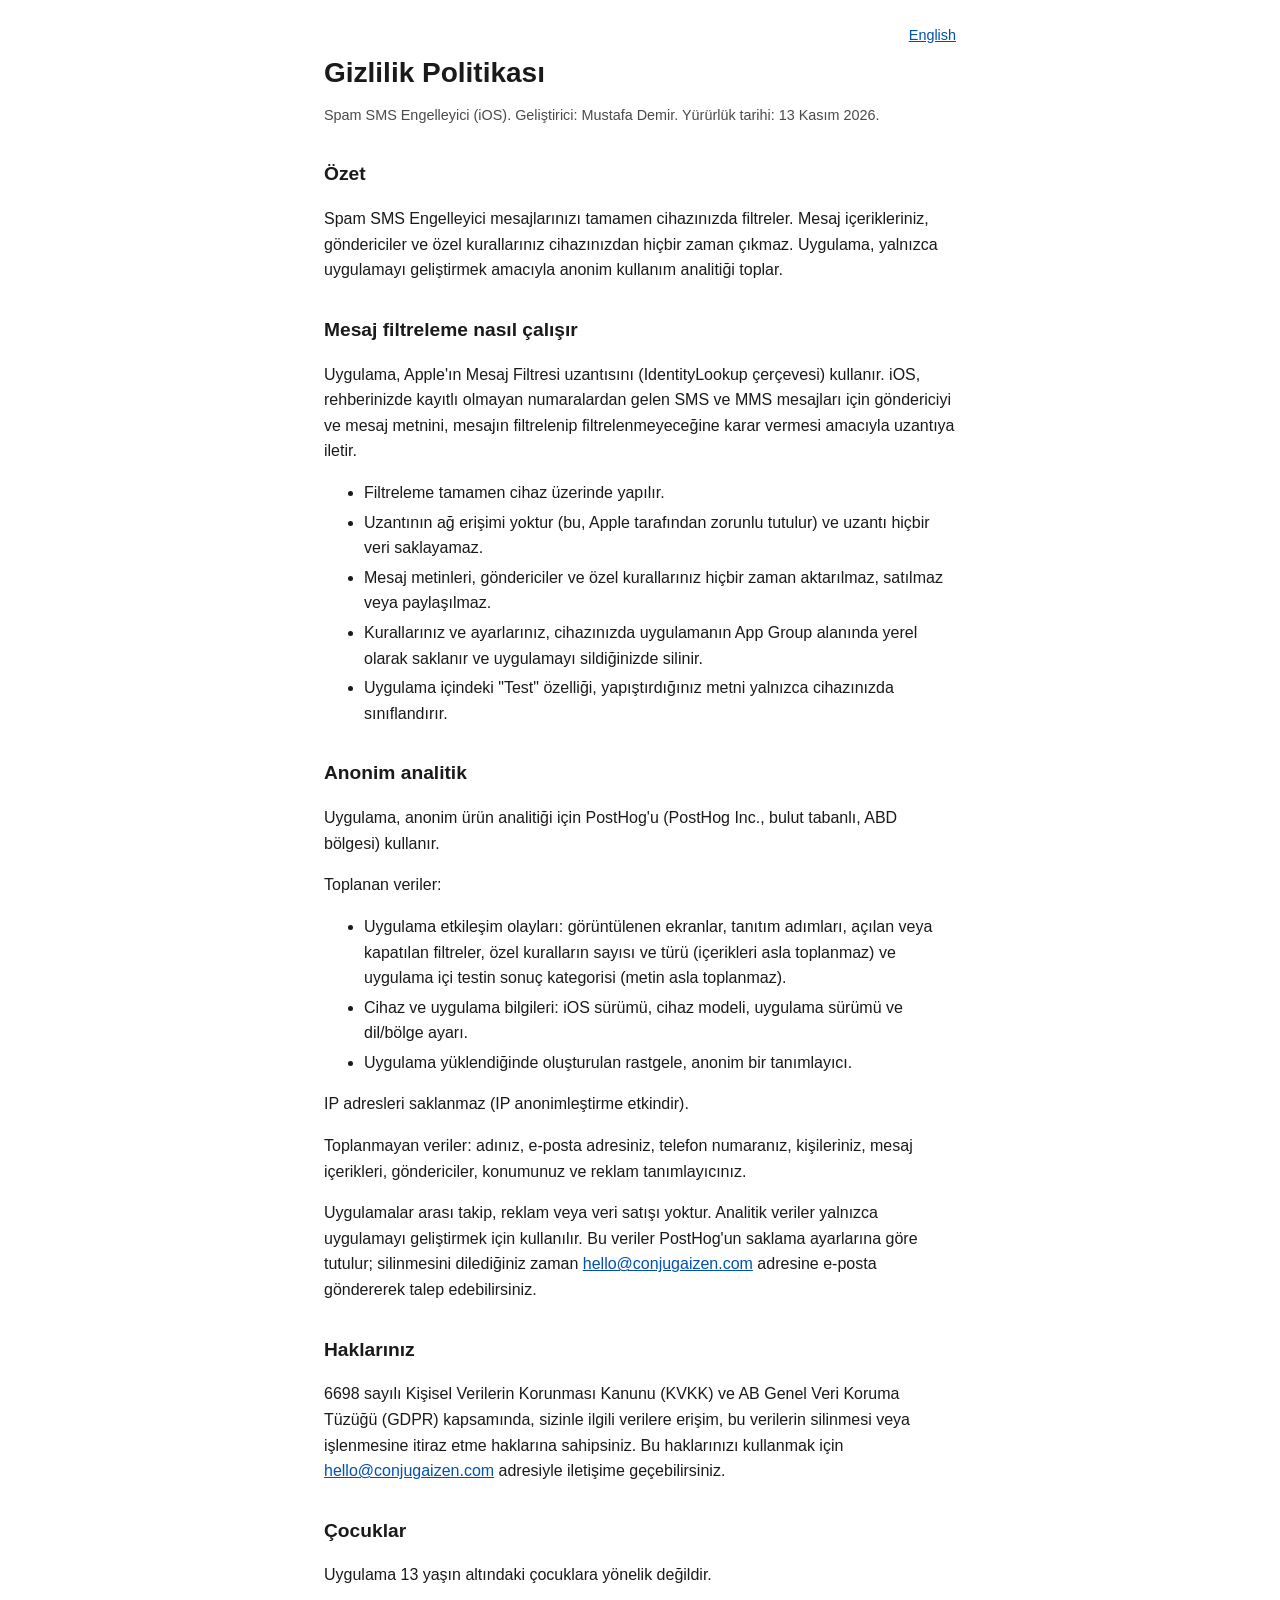
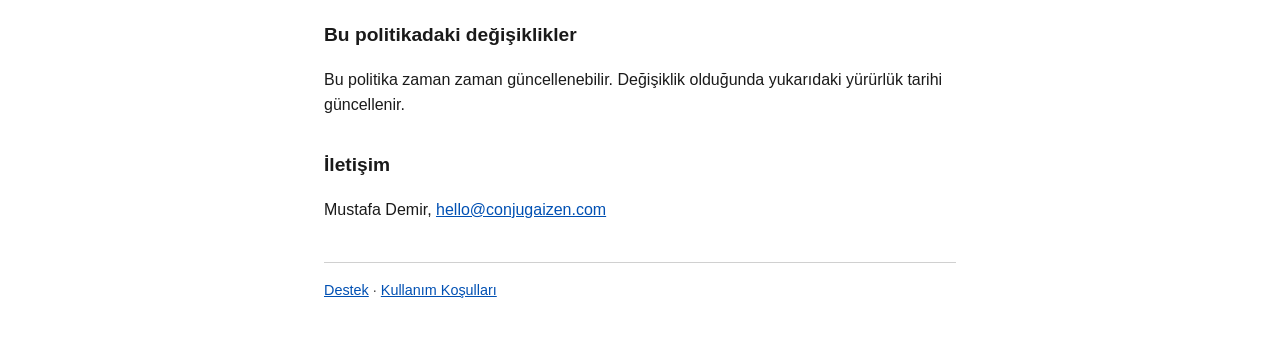
==== tr/privacy.html @ f1e9845a "Add privacy policy, terms of use and support page Co-Authored-By: Claude Opus 5.5 <noreply@anthropic" ====
<!DOCTYPE html>
<html lang="tr">
<head>
<meta charset="utf-8">
<meta name="viewport" content="width=device-width, initial-scale=1">
<title>Gizlilik Politikası: Spam SMS Engelleyici</title>
<link rel="stylesheet" href="../style.css">
<link rel="alternate" hreflang="en" href="../privacy.html">
</head>
<body>
<main>
<nav class="lang"><a href="../privacy.html" hreflang="en" lang="en">English</a></nav>
<h1>Gizlilik Politikası</h1>
<p class="meta">Spam SMS Engelleyici (iOS). Geliştirici: Mustafa Demir. Yürürlük tarihi: 13 Kasım 2026.</p>

<h2>Özet</h2>
<p>Spam SMS Engelleyici mesajlarınızı tamamen cihazınızda filtreler. Mesaj içerikleriniz, göndericiler ve özel kurallarınız cihazınızdan hiçbir zaman çıkmaz. Uygulama, yalnızca uygulamayı geliştirmek amacıyla anonim kullanım analitiği toplar.</p>

<h2>Mesaj filtreleme nasıl çalışır</h2>
<p>Uygulama, Apple'ın Mesaj Filtresi uzantısını (IdentityLookup çerçevesi) kullanır. iOS, rehberinizde kayıtlı olmayan numaralardan gelen SMS ve MMS mesajları için göndericiyi ve mesaj metnini, mesajın filtrelenip filtrelenmeyeceğine karar vermesi amacıyla uzantıya iletir.</p>
<ul>
<li>Filtreleme tamamen cihaz üzerinde yapılır.</li>
<li>Uzantının ağ erişimi yoktur (bu, Apple tarafından zorunlu tutulur) ve uzantı hiçbir veri saklayamaz.</li>
<li>Mesaj metinleri, göndericiler ve özel kurallarınız hiçbir zaman aktarılmaz, satılmaz veya paylaşılmaz.</li>
<li>Kurallarınız ve ayarlarınız, cihazınızda uygulamanın App Group alanında yerel olarak saklanır ve uygulamayı sildiğinizde silinir.</li>
<li>Uygulama içindeki "Test" özelliği, yapıştırdığınız metni yalnızca cihazınızda sınıflandırır.</li>
</ul>

<h2>Anonim analitik</h2>
<p>Uygulama, anonim ürün analitiği için PostHog'u (PostHog Inc., bulut tabanlı, ABD bölgesi) kullanır.</p>
<p>Toplanan veriler:</p>
<ul>
<li>Uygulama etkileşim olayları: görüntülenen ekranlar, tanıtım adımları, açılan veya kapatılan filtreler, özel kuralların sayısı ve türü (içerikleri asla toplanmaz) ve uygulama içi testin sonuç kategorisi (metin asla toplanmaz).</li>
<li>Cihaz ve uygulama bilgileri: iOS sürümü, cihaz modeli, uygulama sürümü ve dil/bölge ayarı.</li>
<li>Uygulama yüklendiğinde oluşturulan rastgele, anonim bir tanımlayıcı.</li>
</ul>
<p>IP adresleri saklanmaz (IP anonimleştirme etkindir).</p>
<p>Toplanmayan veriler: adınız, e-posta adresiniz, telefon numaranız, kişileriniz, mesaj içerikleri, göndericiler, konumunuz ve reklam tanımlayıcınız.</p>
<p>Uygulamalar arası takip, reklam veya veri satışı yoktur. Analitik veriler yalnızca uygulamayı geliştirmek için kullanılır. Bu veriler PostHog'un saklama ayarlarına göre tutulur; silinmesini dilediğiniz zaman <a href="mailto:hello@conjugaizen.com">hello@conjugaizen.com</a> adresine e-posta göndererek talep edebilirsiniz.</p>

<h2>Haklarınız</h2>
<p>6698 sayılı Kişisel Verilerin Korunması Kanunu (KVKK) ve AB Genel Veri Koruma Tüzüğü (GDPR) kapsamında, sizinle ilgili verilere erişim, bu verilerin silinmesi veya işlenmesine itiraz etme haklarına sahipsiniz. Bu haklarınızı kullanmak için <a href="mailto:hello@conjugaizen.com">hello@conjugaizen.com</a> adresiyle iletişime geçebilirsiniz.</p>

<h2>Çocuklar</h2>
<p>Uygulama 13 yaşın altındaki çocuklara yönelik değildir.</p>

<h2>Bu politikadaki değişiklikler</h2>
<p>Bu politika zaman zaman güncellenebilir. Değişiklik olduğunda yukarıdaki yürürlük tarihi güncellenir.</p>

<h2>İletişim</h2>
<p>Mustafa Demir, <a href="mailto:hello@conjugaizen.com">hello@conjugaizen.com</a></p>

<footer><a href="../">Destek</a> · <a href="terms.html">Kullanım Koşulları</a></footer>
</main>
</body>
</html>
---- style.css ----
:root{color-scheme:light dark;--bg:#ffffff;--fg:#1a1a1a;--muted:#4a4a4a;--link:#0050b3;--line:#d0d0d0}
@media (prefers-color-scheme:dark){:root{--bg:#121212;--fg:#ececec;--muted:#b8b8b8;--link:#8cc4ff;--line:#3a3a3a}}
*{box-sizing:border-box}
body{margin:0;background:var(--bg);color:var(--fg);font:1rem/1.6 -apple-system,BlinkMacSystemFont,"Segoe UI",Roboto,Helvetica,Arial,sans-serif}
main{max-width:42rem;margin:0 auto;padding:1.5rem 1.25rem 3rem}
h1{font-size:1.75rem;line-height:1.25;margin:.5rem 0 .25rem}
h2{font-size:1.2rem;margin:2rem 0 .5rem}
a{color:var(--link)}
.meta,footer{color:var(--muted);font-size:.9rem}
nav.lang{text-align:right;font-size:.9rem}
footer{border-top:1px solid var(--line);margin-top:2.5rem;padding-top:1rem}
li{margin:.25rem 0}
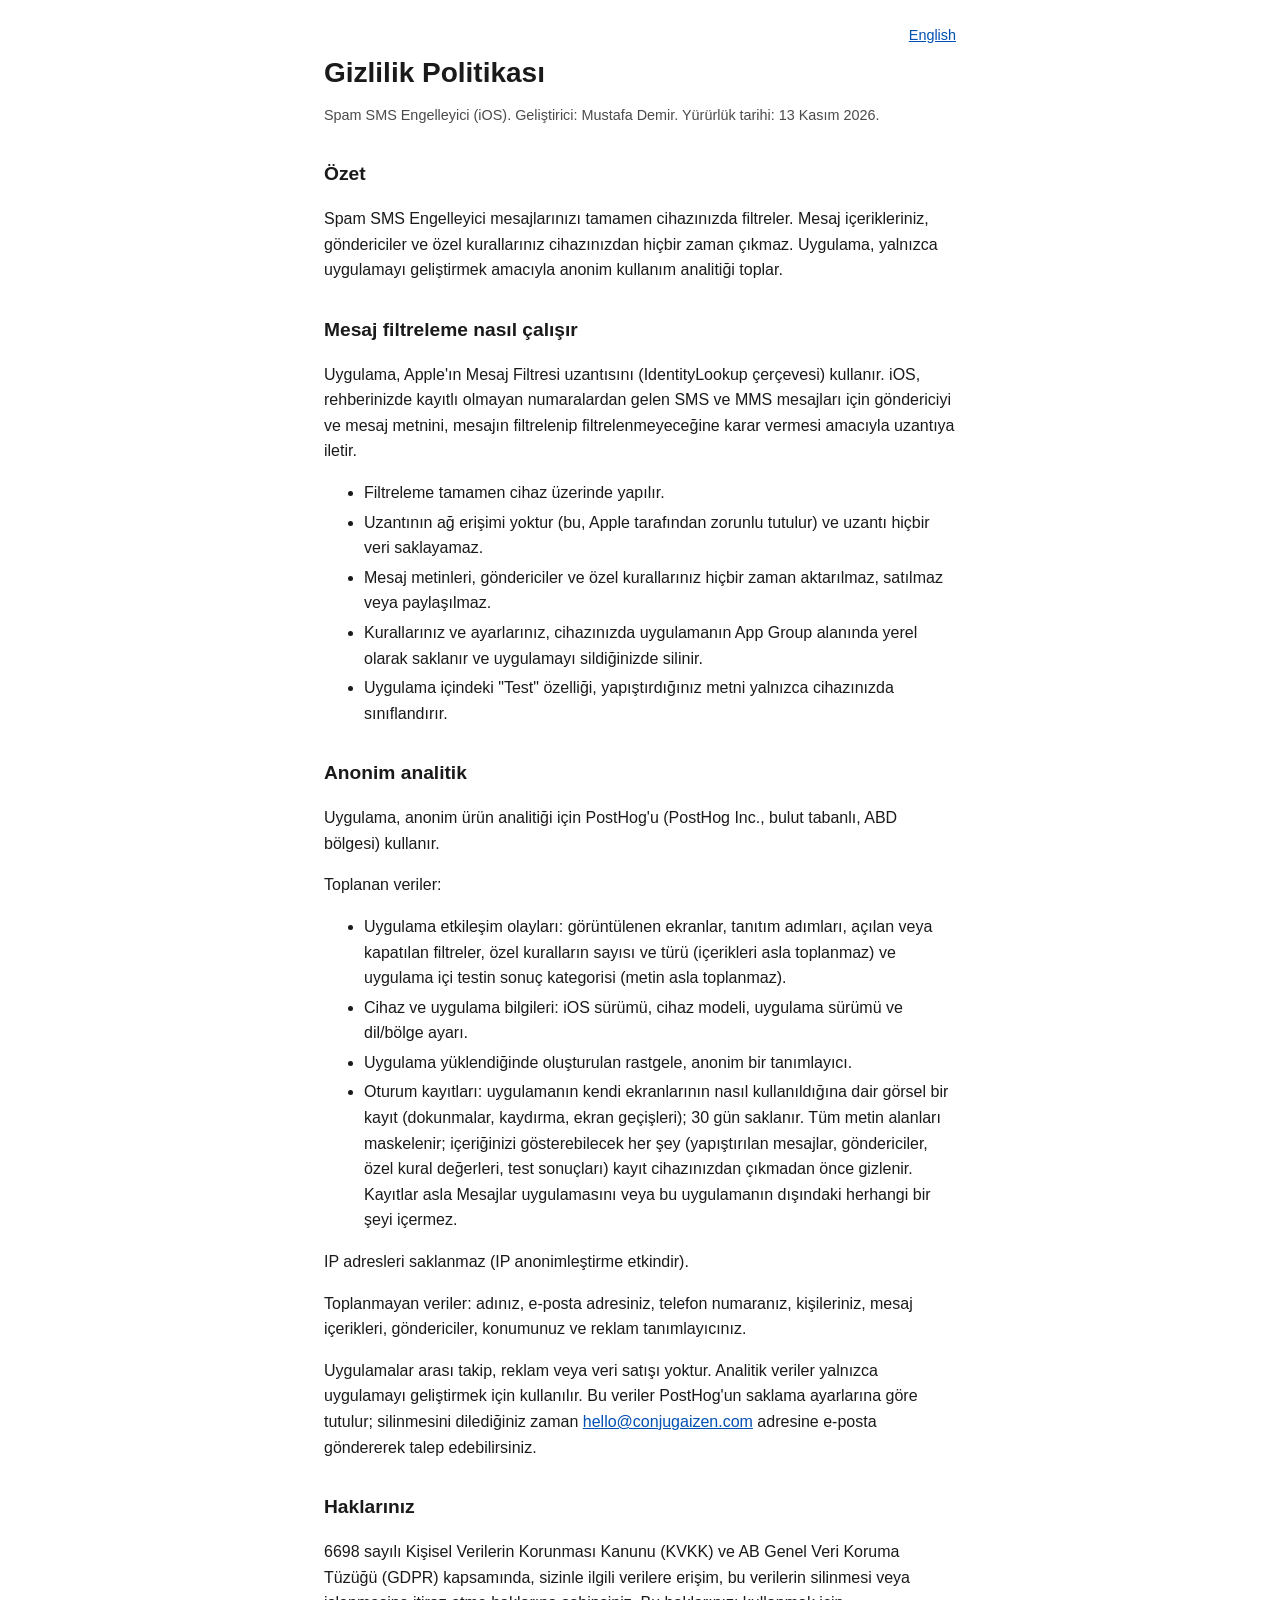
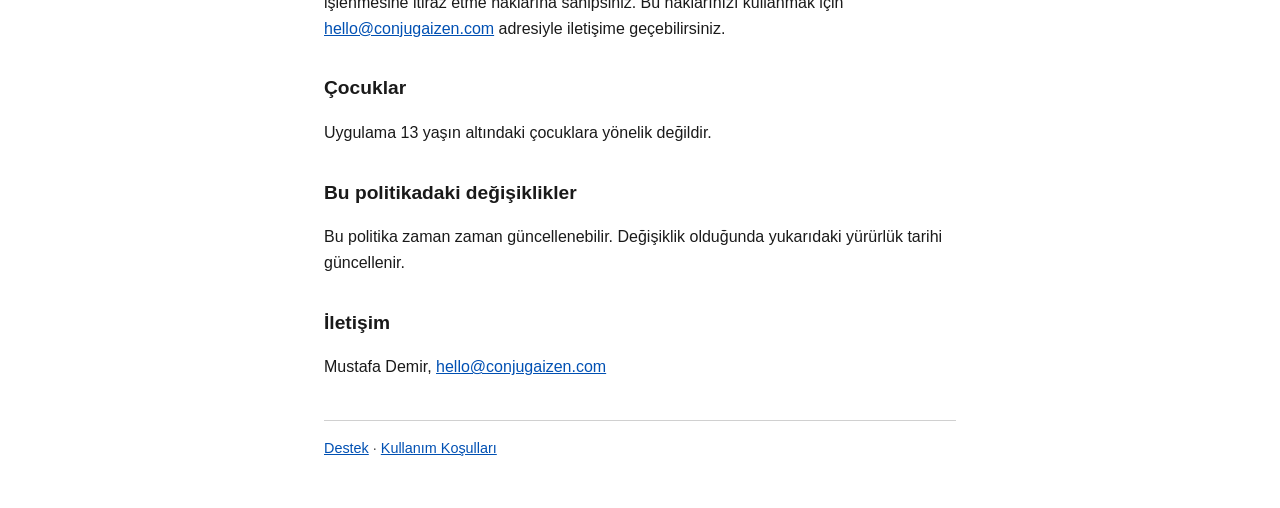
==== commit 100852ec: "Disclose masked session replay in privacy policy Co-Authored-By: Claude Opus 5.5 <noreply@anthropic." ====
--- a/tr/privacy.html
+++ b/tr/privacy.html
@@ -33,6 +33,7 @@
 <li>Uygulama etkileşim olayları: görüntülenen ekranlar, tanıtım adımları, açılan veya kapatılan filtreler, özel kuralların sayısı ve türü (içerikleri asla toplanmaz) ve uygulama içi testin sonuç kategorisi (metin asla toplanmaz).</li>
 <li>Cihaz ve uygulama bilgileri: iOS sürümü, cihaz modeli, uygulama sürümü ve dil/bölge ayarı.</li>
 <li>Uygulama yüklendiğinde oluşturulan rastgele, anonim bir tanımlayıcı.</li>
+<li>Oturum kayıtları: uygulamanın kendi ekranlarının nasıl kullanıldığına dair görsel bir kayıt (dokunmalar, kaydırma, ekran geçişleri); 30 gün saklanır. Tüm metin alanları maskelenir; içeriğinizi gösterebilecek her şey (yapıştırılan mesajlar, göndericiler, özel kural değerleri, test sonuçları) kayıt cihazınızdan çıkmadan önce gizlenir. Kayıtlar asla Mesajlar uygulamasını veya bu uygulamanın dışındaki herhangi bir şeyi içermez.</li>
 </ul>
 <p>IP adresleri saklanmaz (IP anonimleştirme etkindir).</p>
 <p>Toplanmayan veriler: adınız, e-posta adresiniz, telefon numaranız, kişileriniz, mesaj içerikleri, göndericiler, konumunuz ve reklam tanımlayıcınız.</p>
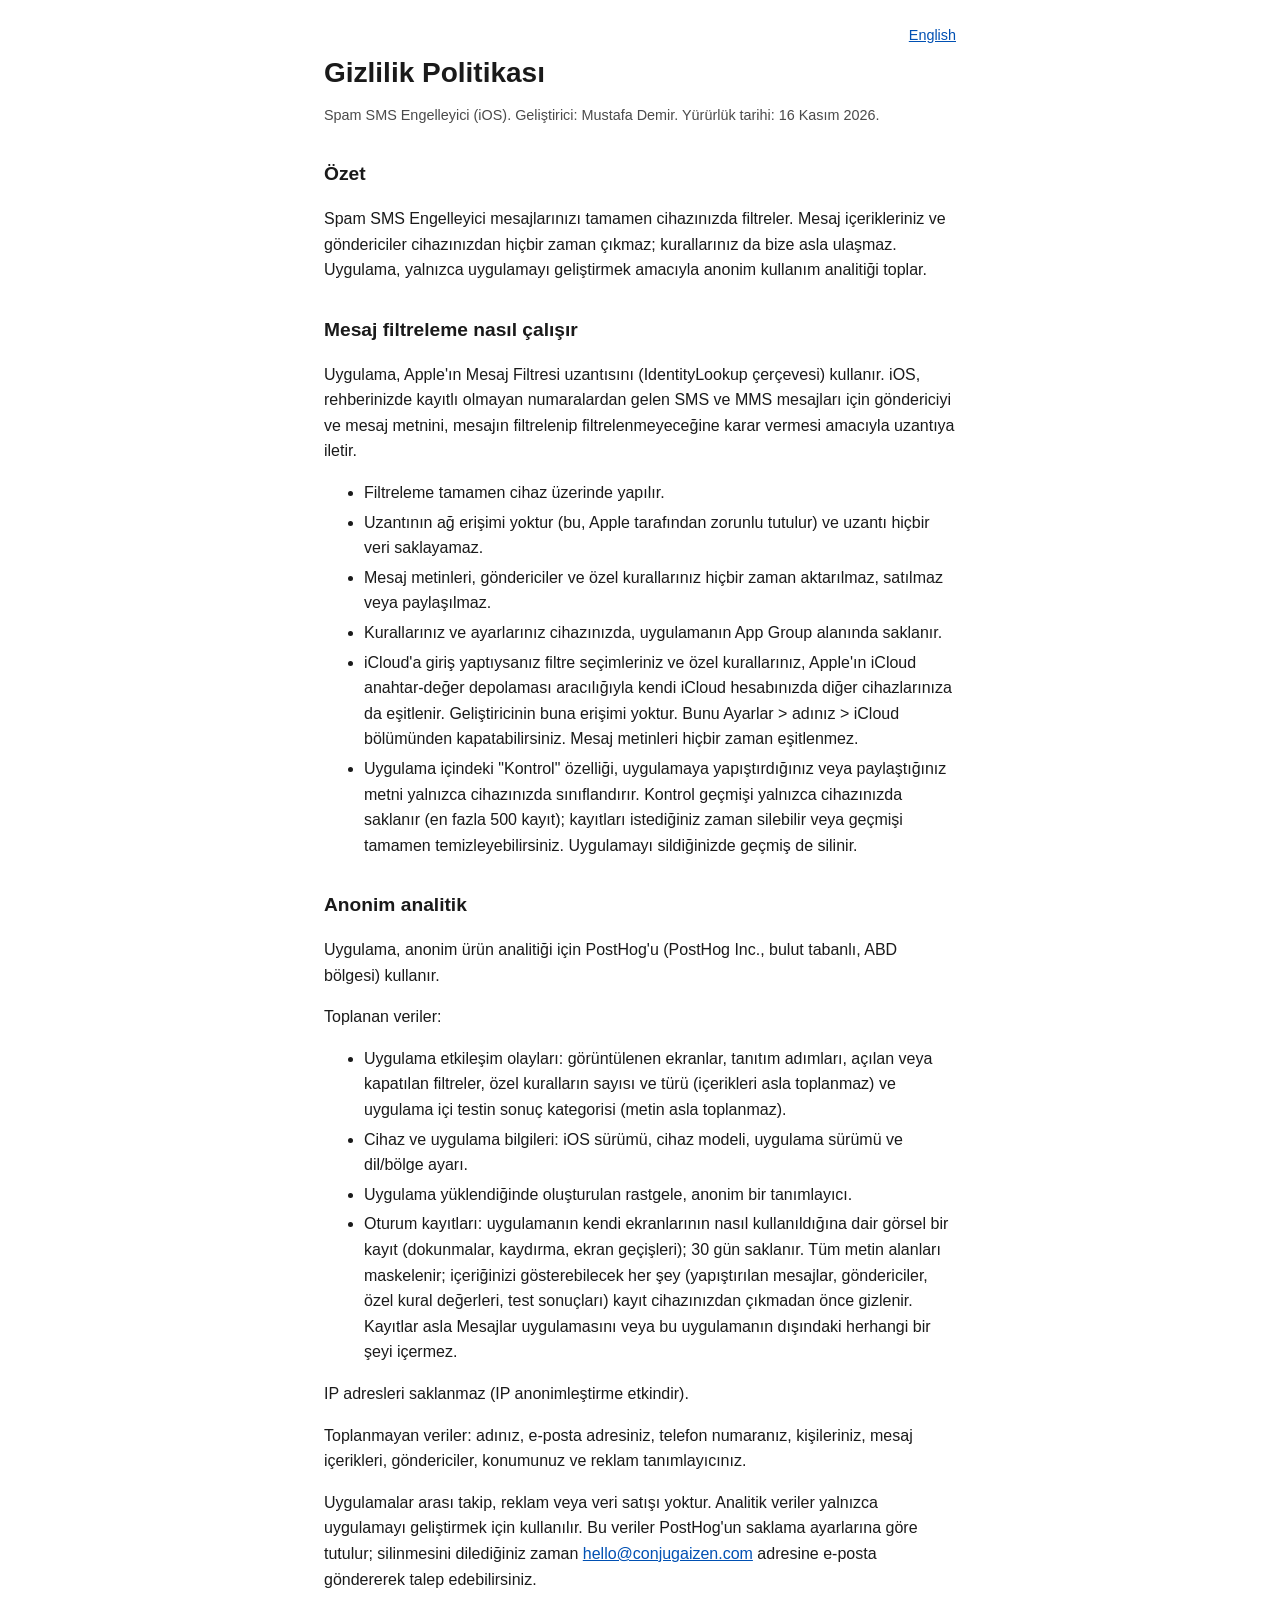
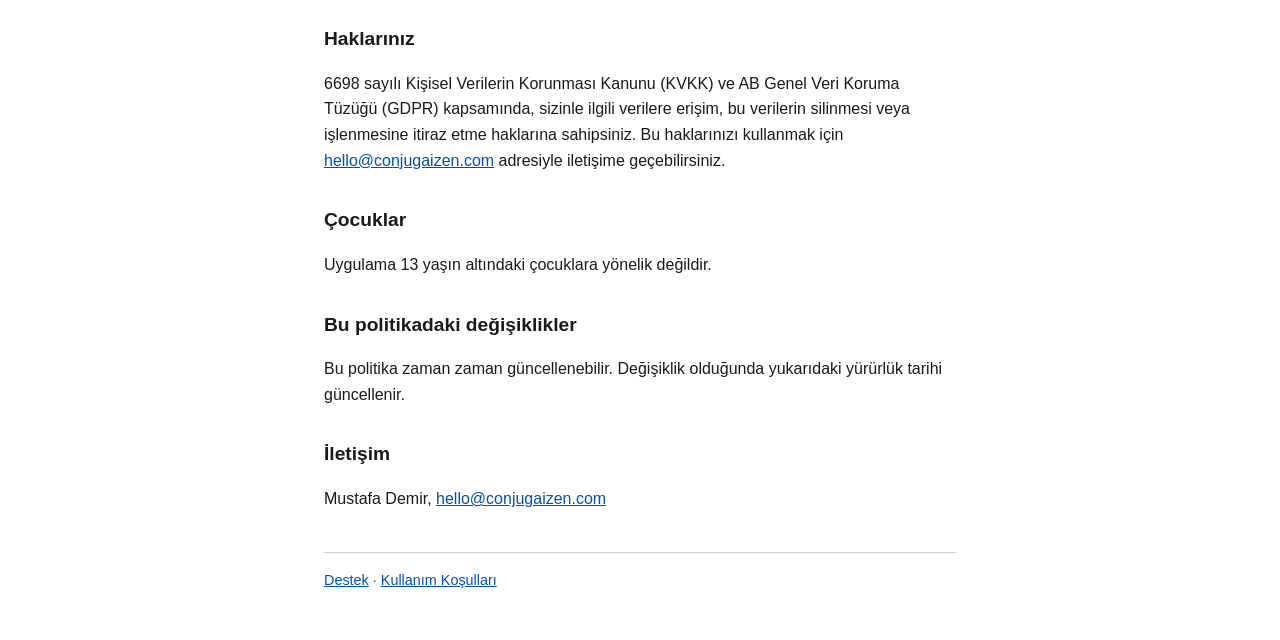
==== commit 4c4b9cbc: "Disclose iCloud sync of rules and on-device check history Co-Authored-By: Claude Opus 5.5 <noreply@a" ====
--- a/tr/privacy.html
+++ b/tr/privacy.html
@@ -11,10 +11,10 @@
 <main>
 <nav class="lang"><a href="../privacy.html" hreflang="en" lang="en">English</a></nav>
 <h1>Gizlilik Politikası</h1>
-<p class="meta">Spam SMS Engelleyici (iOS). Geliştirici: Mustafa Demir. Yürürlük tarihi: 13 Kasım 2026.</p>
+<p class="meta">Spam SMS Engelleyici (iOS). Geliştirici: Mustafa Demir. Yürürlük tarihi: 16 Kasım 2026.</p>
 
 <h2>Özet</h2>
-<p>Spam SMS Engelleyici mesajlarınızı tamamen cihazınızda filtreler. Mesaj içerikleriniz, göndericiler ve özel kurallarınız cihazınızdan hiçbir zaman çıkmaz. Uygulama, yalnızca uygulamayı geliştirmek amacıyla anonim kullanım analitiği toplar.</p>
+<p>Spam SMS Engelleyici mesajlarınızı tamamen cihazınızda filtreler. Mesaj içerikleriniz ve göndericiler cihazınızdan hiçbir zaman çıkmaz; kurallarınız da bize asla ulaşmaz. Uygulama, yalnızca uygulamayı geliştirmek amacıyla anonim kullanım analitiği toplar.</p>
 
 <h2>Mesaj filtreleme nasıl çalışır</h2>
 <p>Uygulama, Apple'ın Mesaj Filtresi uzantısını (IdentityLookup çerçevesi) kullanır. iOS, rehberinizde kayıtlı olmayan numaralardan gelen SMS ve MMS mesajları için göndericiyi ve mesaj metnini, mesajın filtrelenip filtrelenmeyeceğine karar vermesi amacıyla uzantıya iletir.</p>
@@ -22,8 +22,9 @@
 <li>Filtreleme tamamen cihaz üzerinde yapılır.</li>
 <li>Uzantının ağ erişimi yoktur (bu, Apple tarafından zorunlu tutulur) ve uzantı hiçbir veri saklayamaz.</li>
 <li>Mesaj metinleri, göndericiler ve özel kurallarınız hiçbir zaman aktarılmaz, satılmaz veya paylaşılmaz.</li>
-<li>Kurallarınız ve ayarlarınız, cihazınızda uygulamanın App Group alanında yerel olarak saklanır ve uygulamayı sildiğinizde silinir.</li>
-<li>Uygulama içindeki "Test" özelliği, yapıştırdığınız metni yalnızca cihazınızda sınıflandırır.</li>
+<li>Kurallarınız ve ayarlarınız cihazınızda, uygulamanın App Group alanında saklanır.</li>
+<li>iCloud'a giriş yaptıysanız filtre seçimleriniz ve özel kurallarınız, Apple'ın iCloud anahtar-değer depolaması aracılığıyla kendi iCloud hesabınızda diğer cihazlarınıza da eşitlenir. Geliştiricinin buna erişimi yoktur. Bunu Ayarlar &gt; adınız &gt; iCloud bölümünden kapatabilirsiniz. Mesaj metinleri hiçbir zaman eşitlenmez.</li>
+<li>Uygulama içindeki "Kontrol" özelliği, uygulamaya yapıştırdığınız veya paylaştığınız metni yalnızca cihazınızda sınıflandırır. Kontrol geçmişi yalnızca cihazınızda saklanır (en fazla 500 kayıt); kayıtları istediğiniz zaman silebilir veya geçmişi tamamen temizleyebilirsiniz. Uygulamayı sildiğinizde geçmiş de silinir.</li>
 </ul>
 
 <h2>Anonim analitik</h2>
